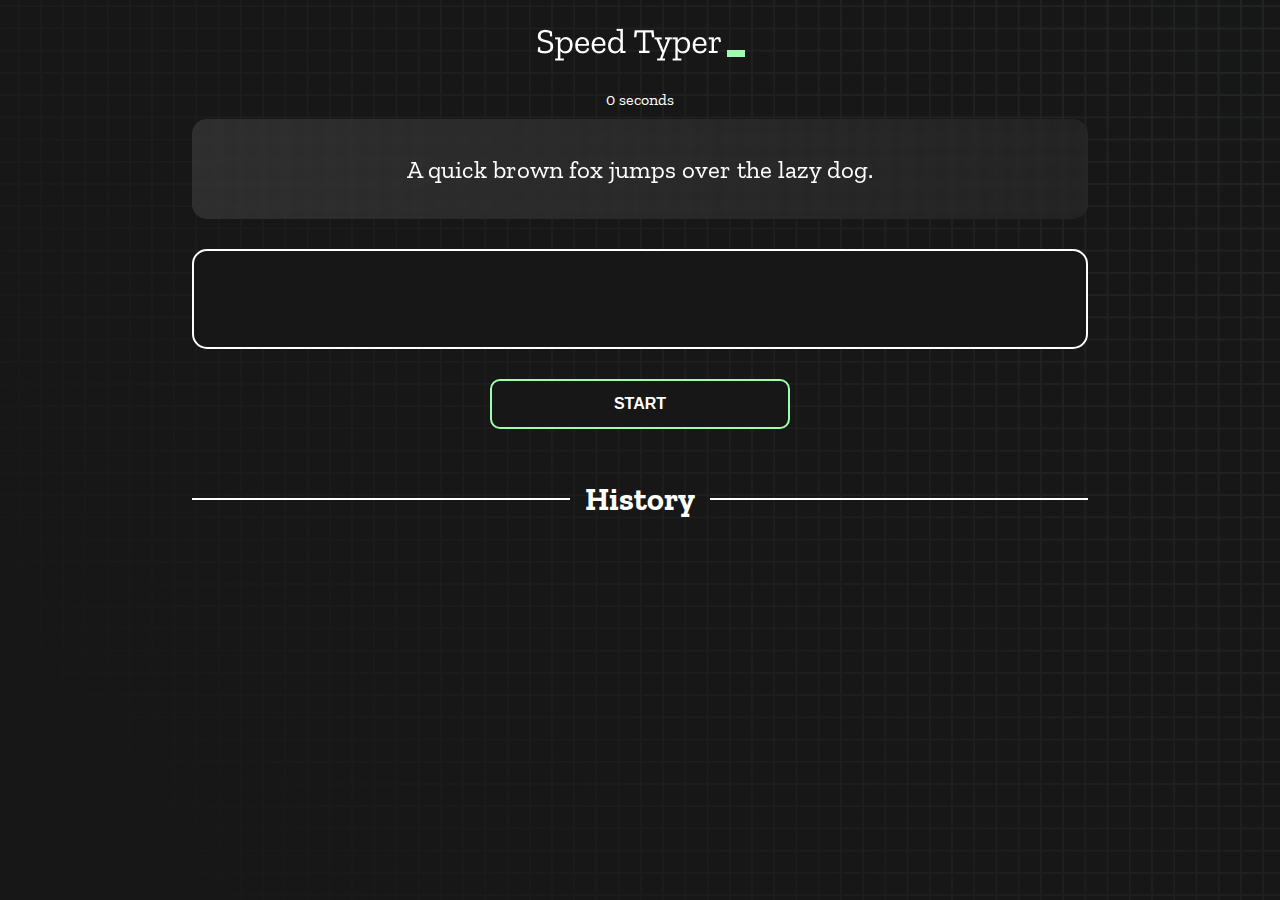
==== index.html @ 22840df7 "Initial commit" ====
<!DOCTYPE html>
<html lang="en">
  <head>
    <meta charset="UTF-8" />
    <meta http-equiv="X-UA-Compatible" content="IE=edge" />
    <meta name="viewport" content="width=device-width, initial-scale=1.0" />
    <title>Speed Monster</title>
    <link rel="stylesheet" href="styles.css" />
    <link rel="preconnect" href="https://fonts.googleapis.com" />
    <link rel="preconnect" href="https://fonts.gstatic.com" crossorigin />
    <link
      href="https://fonts.googleapis.com/css2?family=Zilla+Slab:wght@300;400;500&display=swap"
      rel="stylesheet"
    />
  </head>
  <body>
    <h1 class="title"><img src="./logo.png" /></h1>
    <div id="show-time">0 seconds</div>

    <div class="box-container">
      <div id="question"></div>

      <div id="display" class="inactive"></div>

      <div class="buttons">
        <button id="starts">START</button>
      </div>

      <div class="divider-container">
        <div class="line"></div>
        <h1 class="title2">History</h1>
        <div class="line"></div>
      </div>
      <div id="histories"></div>
    </div>

    <div id="countdown"></div>
    <div id="modal-background" class="hidden"></div>
    <div id="result" class="hidden"></div>

    <script src="./history.js"></script>
    <script src="./script.js"></script>
  </body>
</html>
---- styles.css ----
* {
  padding: 0;
  margin: 0;
  box-sizing: border-box;
}

body {
  background-image: url("./bg.png");
  background-size: cover;
  background-position: left top;
  font-family: "Zilla Slab", serif;
}

.box-container {
  width: 70%;
  margin: 0 auto;
}

#question {
  height: 100px;
  display: flex;
  align-items: center;
  justify-content: center;
  color: white;
  font-size: 25px;
  border-radius: 15px;
  background: rgb(255, 255, 255);
  background: linear-gradient(
    92.49deg,
    rgba(255, 255, 255, 0.1) 0.18%,
    rgba(255, 255, 255, 0.05) 99.85%
  );
  backdrop-filter: blur(5px);
  margin-bottom: 30px;
}

#display {
  height: 100px;
  display: flex;
  flex-wrap: wrap;
  align-items: center;
  padding-left: 5rem;
  color: white;
  font-size: 32px;
  background-color: #171717;
  border: 2px solid #9dffad;
  border-radius: 15px;
}

#countdown {
  position: fixed;
  height: 100vh;
  width: 100vw;
  background-color: rgba(0, 0, 0, 0.8);
  top: 0;
  left: 0;
  display: flex;
  align-items: center;
  justify-content: center;
  font-size: 3rem;
  color: white;
  display: none;
}
#result {
  position: fixed;
  top: 10%; 
  left: 10%;
  transform: translate(-50%, -50%);
  height: 250px;
  width: 400px;
  background-color: #171717;
  border-radius: 15px;
  border: 2px solid #9dffad;
  color: white;
  text-align: center;
  padding: 2rem;
}
#show-time{
  text-align: center;
  color: white;
  margin: 10px 0;
}

.green {
  color: #9dffad;
}
.red {
  color: #eb6565;
}
.bold {
  font-weight: 700;
}
.inactive {
  border: 2px solid white !important;
}
.hidden {
  display: none;
}
.title {
  text-align: center;
  color: white;
  margin: 20px 0;
}

.divider-container {
  height: 80px;
  display: flex;
  justify-content: center;
  align-items: center;
  gap: 15px;
  margin: 0 auto;
}

.line {
  height: 2px;
  background: white;
  width: 100%;
}

.title2 {
  color: white;
  display: block;
}

.buttons {
  display: flex;
  justify-content: center;
  margin: 30px 0;
}
button {
  padding: 10px 20px;
  border: none;
  font-size: 16px;
  font-weight: bold;
  width: 300px;
  height: 50px;
  color: white;
  background-color: #171717;
  border-radius: 10px;
  border: 2px solid #9dffad;
  cursor: pointer;
}

#histories {
  display: flex;
  flex-wrap: wrap;
  justify-content: space-around;
}

.card {
  width: 100%;
  height: 100%;
  padding: 50px;
  display: flex;
  justify-content: space-between;
  align-items: center;
  padding: 20px 30px;
  color: white;
  border-radius: 15px;
  background: rgb(255, 255, 255);
  background: linear-gradient(
    92.49deg,
    rgba(255, 255, 255, 0.1) 0.18%,
    rgba(255, 255, 255, 0.05) 99.85%
  );
  backdrop-filter: blur(5px);
  margin-bottom: 30px;
}

#modal-background {
  background: rgb(255, 255, 255);
  background: linear-gradient(
    92.49deg,
    rgba(255, 255, 255, 0.1) 0.18%,
    rgba(255, 255, 255, 0.05) 99.85%
  );
  backdrop-filter: blur(5px);
  height: 100vh;
  width: 100%;
  position: fixed;
  top: 0;
}

@media only screen and (max-width: 700px) {
  .box-container {
    padding: 0 20px;
    width: 100%;
  }
  .card {
    flex-direction: column;
  }
}
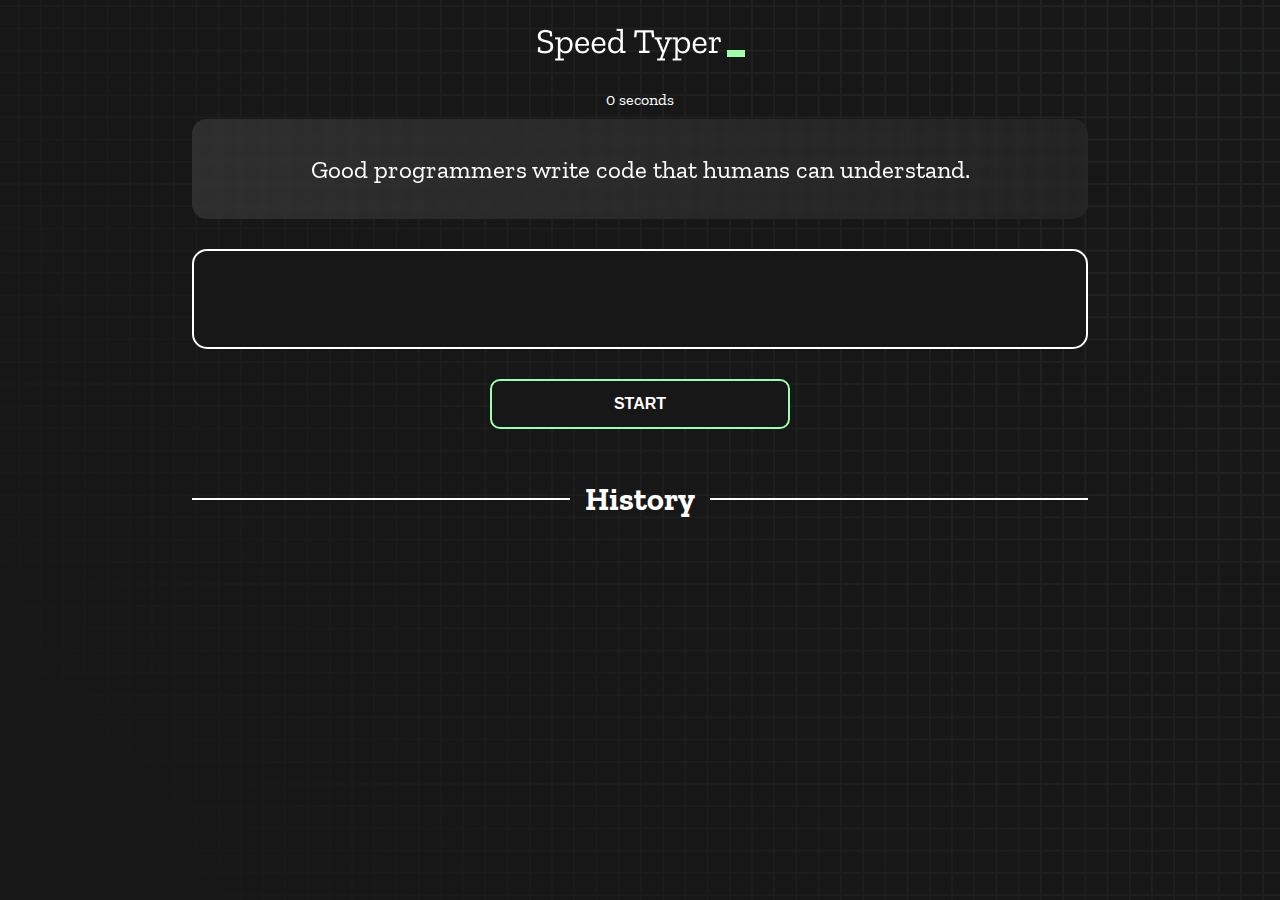
==== commit 8c79e883: "card" ====
--- a/index.html
+++ b/index.html
@@ -35,7 +35,9 @@
     </div>
 
     <div id="countdown"></div>
+
     <div id="modal-background" class="hidden"></div>
+
     <div id="result" class="hidden"></div>
 
     <script src="./history.js"></script>
--- a/styles.css
+++ b/styles.css
@@ -63,8 +63,8 @@
 }
 #result {
   position: fixed;
-  top: 10%; 
-  left: 10%;
+  top: 50%;
+  left: 50%;
   transform: translate(-50%, -50%);
   height: 250px;
   width: 400px;
@@ -75,7 +75,7 @@
   text-align: center;
   padding: 2rem;
 }
-#show-time{
+#show-time {
   text-align: center;
   color: white;
   margin: 10px 0;
@@ -142,9 +142,9 @@
 }
 
 #histories {
-  display: flex;
-  flex-wrap: wrap;
-  justify-content: space-around;
+  display: grid;
+  grid-template-columns: repeat(3, 1fr);
+  gap: 30px;
 }
 
 .card {
@@ -153,8 +153,9 @@
   padding: 50px;
   display: flex;
   justify-content: space-between;
+  flex-wrap: wrap;
   align-items: center;
-  padding: 20px 30px;
+  padding: 40px 50px;
   color: white;
   border-radius: 15px;
   background: rgb(255, 255, 255);
@@ -177,11 +178,14 @@
   backdrop-filter: blur(5px);
   height: 100vh;
   width: 100%;
-  position: fixed;
-  top: 0;
 }
 
 @media only screen and (max-width: 700px) {
+  #histories {
+    display: grid;
+    grid-template-columns: repeat(1, 1fr);
+    gap: 10px;
+  }
   .box-container {
     padding: 0 20px;
     width: 100%;
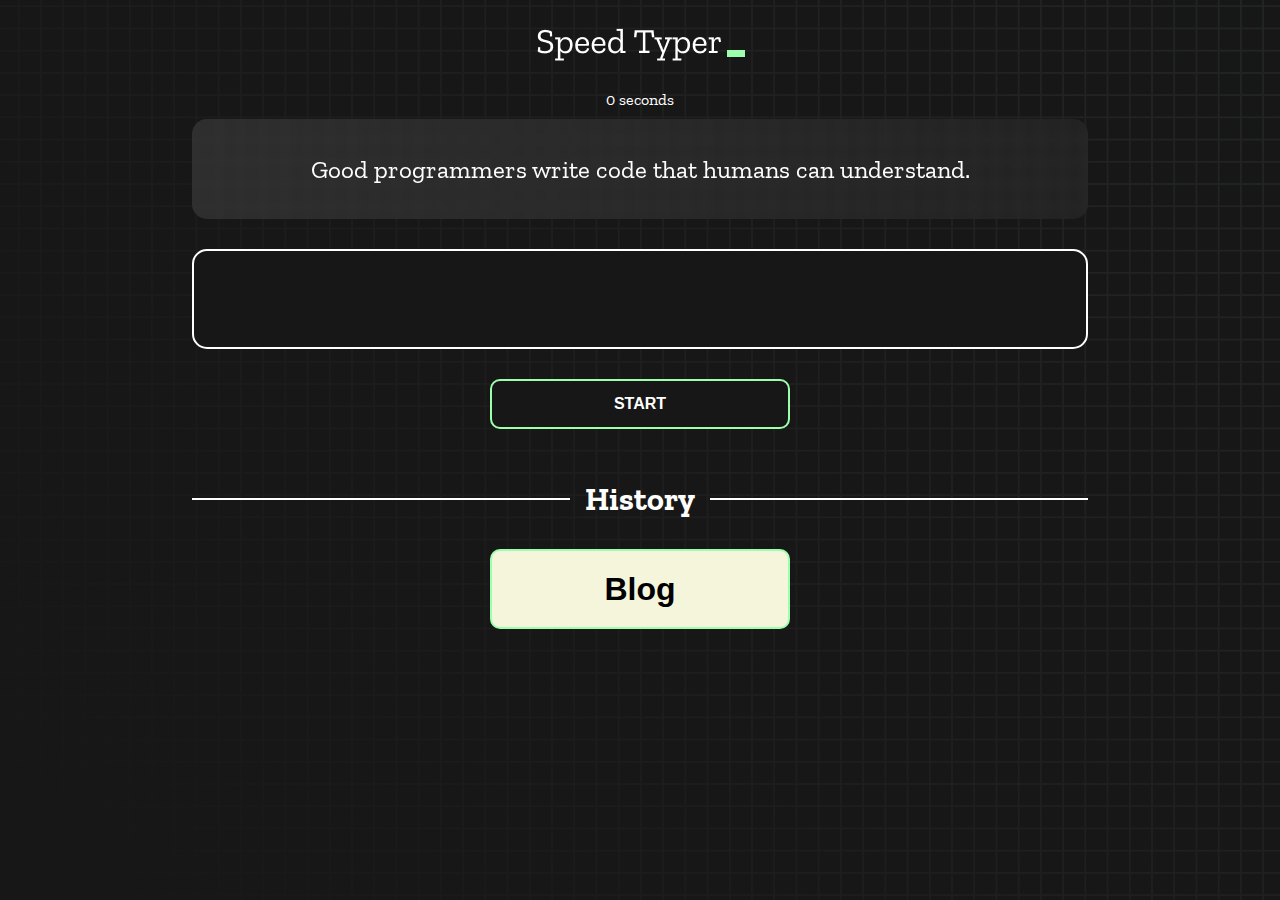
==== commit 6a0d2ce4: "final" ====
--- a/index.html
+++ b/index.html
@@ -39,6 +39,9 @@
     <div id="modal-background" class="hidden"></div>
 
     <div id="result" class="hidden"></div>
+    <div onclick="moveOneBtn()" id="btn-1">
+      <button class="btn">Blog</button>
+    </div>
 
     <script src="./history.js"></script>
     <script src="./script.js"></script>
--- a/styles.css
+++ b/styles.css
@@ -178,6 +178,18 @@
   backdrop-filter: blur(5px);
   height: 100vh;
   width: 100%;
+}
+
+#btn-1 {
+  text-align: center;
+  margin-top: 10px;
+}
+.btn {
+  width: 300px;
+  height: 80px;
+  background-color: beige;
+  color: black;
+  font-size: 2rem;
 }
 
 @media only screen and (max-width: 700px) {
